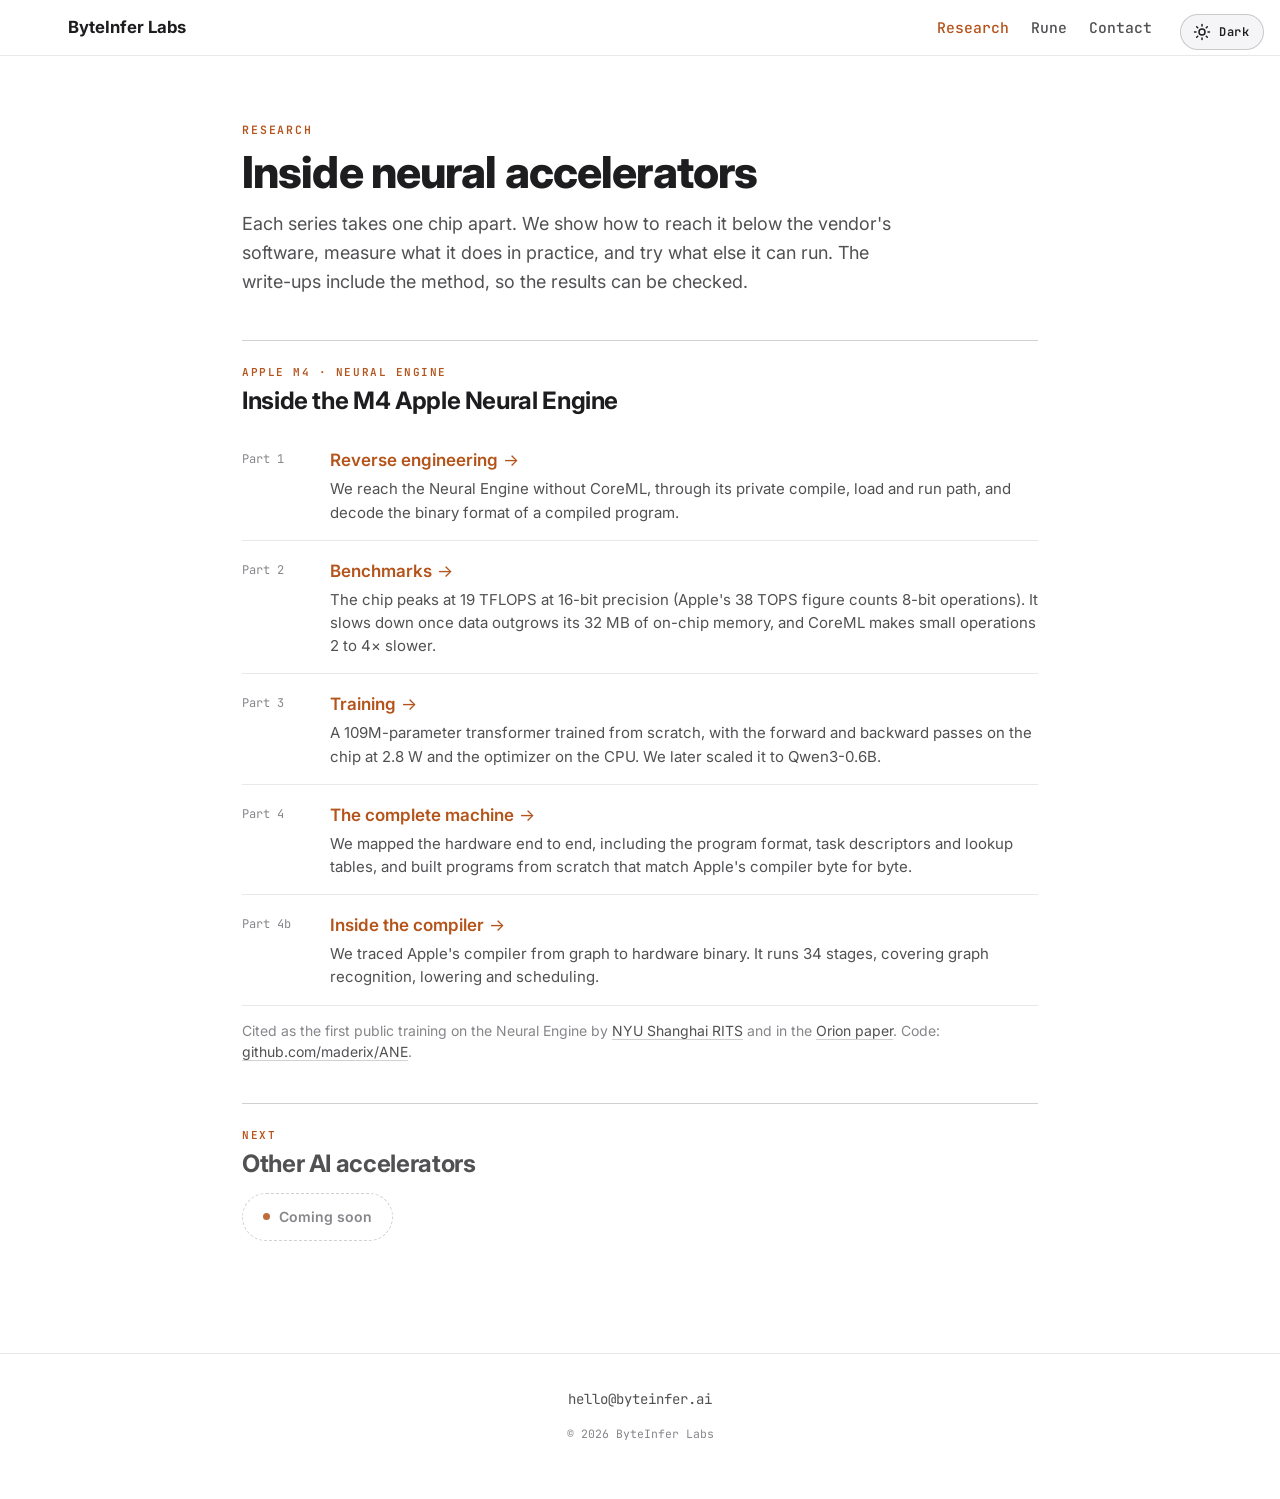
==== research/index.html @ 13c4e0ca "home: research-led layout, plainer tool copy, corrected Blaze card; new /research/ publications page" ====
<!DOCTYPE html>
<html lang="en">
<head>
    <meta charset="UTF-8">
    <meta name="viewport" content="width=device-width, initial-scale=1.0">
    <title>Research | ByteInfer Labs</title>
    <meta name="description" content="ByteInfer Labs research: long-form write-ups on how neural accelerators work inside, one chip per series.">
    <script>try{var t=localStorage.getItem('byteinfer-theme');if(!t&&matchMedia('(prefers-color-scheme: dark)').matches)t='dark';if(t==='dark')document.documentElement.setAttribute('data-theme','dark');}catch(e){}</script>
    <link rel="preconnect" href="https://fonts.googleapis.com">
    <link rel="preconnect" href="https://fonts.gstatic.com" crossorigin>
    <link href="https://fonts.googleapis.com/css2?family=JetBrains+Mono:wght@300;400;500;600&family=Inter:wght@300;400;500;600;700;800&family=Space+Grotesk:wght@400;500;600;700&display=swap" rel="stylesheet">
    <link rel="icon" type="image/svg+xml" href="../rune/brand/rune-favicon.svg">
    <link rel="stylesheet" href="../styles.css">
</head>
<body>
    <button id="theme-toggle" type="button" aria-label="Toggle color theme" title="Toggle light / dark">
        <svg class="ic-sun" viewBox="0 0 24 24" width="18" height="18" fill="none" stroke="currentColor" stroke-width="2" stroke-linecap="round" stroke-linejoin="round"><circle cx="12" cy="12" r="4"></circle><path d="M12 2v2M12 20v2M4.9 4.9l1.4 1.4M17.7 17.7l1.4 1.4M2 12h2M20 12h2M4.9 19.1l1.4-1.4M17.7 6.3l1.4-1.4"></path></svg>
        <svg class="ic-moon" viewBox="0 0 24 24" width="18" height="18" fill="none" stroke="currentColor" stroke-width="2" stroke-linecap="round" stroke-linejoin="round"><path d="M21 12.8A9 9 0 1 1 11.2 3a7 7 0 0 0 9.8 9.8z"></path></svg>
        <span class="tlbl">Dark</span>
    </button>

    <nav class="topnav">
        <a href="../index.html" class="topnav-brand" aria-label="ByteInfer Labs home">
            <img src="../flame-transparent.png" alt="" class="topnav-flame">
            <span class="brand-txt">ByteInfer Labs</span>
        </a>
        <div class="topnav-links">
            <a href="./" class="active">Research</a>
            <a href="../rune/">Rune</a>
            <a href="mailto:hello@byteinfer.ai">Contact</a>
        </div>
    </nav>

    <main class="research-page">
        <div class="product-eyebrow">Research</div>
        <h1 class="rp-title">Inside neural accelerators</h1>
        <p class="rp-lede">Each series takes one chip apart. We show how to reach it below the vendor's software, measure what it does in practice, and try what else it can run. The write-ups include the method, so the results can be checked.</p>

        <section class="series">
            <div class="series-head">
                <div class="series-chip">Apple M4 &middot; Neural Engine</div>
                <h2 class="series-title">Inside the M4 Apple Neural Engine</h2>
            </div>
            <ol class="pub-rows">
                <li class="pub-row"><a href="https://maderix.github.io/articles/inside-the-m4-ane-part-1/"><span class="pub-part">Part 1</span><span class="pub-title">Reverse engineering</span><span class="pub-syn">We reach the Neural Engine without CoreML, through its private compile, load and run path, and decode the binary format of a compiled program.</span></a></li>
                <li class="pub-row"><a href="https://maderix.github.io/articles/inside-the-m4-ane-part-2/"><span class="pub-part">Part 2</span><span class="pub-title">Benchmarks</span><span class="pub-syn">The chip peaks at 19 TFLOPS at 16-bit precision (Apple's 38 TOPS figure counts 8-bit operations). It slows down once data outgrows its 32 MB of on-chip memory, and CoreML makes small operations 2 to 4&times; slower.</span></a></li>
                <li class="pub-row"><a href="https://maderix.github.io/articles/inside-the-m4-ane-part-3/"><span class="pub-part">Part 3</span><span class="pub-title">Training</span><span class="pub-syn">A 109M-parameter transformer trained from scratch, with the forward and backward passes on the chip at 2.8 W and the optimizer on the CPU. We later scaled it to Qwen3-0.6B.</span></a></li>
                <li class="pub-row"><a href="https://maderix.github.io/articles/inside-the-m4-ane-part-4/"><span class="pub-part">Part 4</span><span class="pub-title">The complete machine</span><span class="pub-syn">We mapped the hardware end to end, including the program format, task descriptors and lookup tables, and built programs from scratch that match Apple's compiler byte for byte.</span></a></li>
                <li class="pub-row"><a href="https://maderix.github.io/articles/inside-the-m4-ane-part-4b/"><span class="pub-part">Part 4b</span><span class="pub-title">Inside the compiler</span><span class="pub-syn">We traced Apple's compiler from graph to hardware binary. It runs 34 stages, covering graph recognition, lowering and scheduling.</span></a></li>
            </ol>
            <p class="series-cited">Cited as the first public training on the Neural Engine by <a href="https://rits.shanghai.nyu.edu/ai/reverse-engineering-apples-neural-engine-to-train-transformers-on-m4/">NYU Shanghai RITS</a> and in the <a href="https://arxiv.org/abs/2603.06728">Orion paper</a>. Code: <a href="https://github.com/maderix/ANE">github.com/maderix/ANE</a>.</p>
        </section>

        <section class="series series-next">
            <div class="series-head">
                <div class="series-chip">Next</div>
                <h2 class="series-title">Other AI accelerators</h2>
            </div>
            <p class="series-note"><span class="cta-soon">Coming soon</span></p>
        </section>
    </main>

    <!-- Footer -->
    <footer class="site-footer">
        <div class="footer-inner">
            <div class="footer-links">
                <a href="mailto:hello@byteinfer.ai">hello@byteinfer.ai</a>
            </div>
            <div class="footer-copy">© 2026 ByteInfer Labs</div>
        </div>
    </footer>

    <script src="../script.js"></script>
</body>
</html>
---- styles.css ----
/* ByteInfer Labs — dual-theme design system (ported from the Rune whitepaper) */

/* ═══════════════════ TOKENS ═══════════════════ */
:root{
  /* light (white, matching the Rune page) */
  --bg:#FFFFFF; --card:#F5F5F7; --codebg:#1D1D1F; --paper:#FFFFFF;
  --hair:rgba(0,0,0,.09); --hair-2:rgba(0,0,0,.18);
  --ink:#1D1D1F; --ink-2:#515154; --ink-3:#86868B;
  --accent:#B4531A; --accent-2:#8E3E11; --del:#C0392B; --good:#2E7D46;
  --sel:rgba(180,83,26,.18);
  --nav-bg:rgba(255,255,255,.82);
  --glow:rgba(180,83,26,.10); --flame-glow:rgba(180,83,26,.40);
  --code-txt:#F5F5F7; --code-c:#9A9A9F; --code-k:#F0A36B; --pre-hair:rgba(255,255,255,.08);
  --inline-code:rgba(0,0,0,.06);
  --card-shadow:none;
  /* diagram */
  --nd-fill:#FFFFFF; --nd-dead-fill:#F5F5F7; --nd-init-fill:#F5F5F7;
  --nd-port-stroke:rgba(0,0,0,.35); --nd-init-stroke:rgba(0,0,0,.25);
  --nd-new-fill:rgba(180,83,26,.12);
  --svg-txt:#1D1D1F; --nm:#515154; --t-dead:#A0A0A5; --t-port:#515154;
  --edge:#8A8A8E; --edge-dead:#C9C9CE;
  --net-line:138,138,142; --net-dot:180,83,26;
  --mono:"JetBrains Mono","SF Mono",ui-monospace,Menlo,monospace;
  --sans:"Inter",-apple-system,"SF Pro Text",system-ui,"Segoe UI",Roboto,sans-serif;
  --serif:var(--sans);
}
:root[data-theme="dark"]{
  --bg:#0B0B0D; --card:#141417; --codebg:#0E0E12; --paper:#0B0B0D;
  --hair:rgba(255,255,255,.09); --hair-2:rgba(255,255,255,.17);
  --ink:#ECEAE4; --ink-2:#B4B4BB; --ink-3:#A6A6B0;
  --accent:#F5641E; --accent-2:#FF7F3C; --del:#E5484D; --good:#4CC776;
  --sel:rgba(245,100,30,.3);
  --nav-bg:rgba(11,11,13,.72);
  --glow:rgba(245,100,30,.20); --flame-glow:rgba(245,100,30,.75);
  --code-txt:#ECE3CF; --code-c:#90909A; --code-k:#F5975A; --pre-hair:rgba(255,255,255,.08);
  --inline-code:rgba(255,255,255,.06);
  --card-shadow:0 10px 34px rgba(0,0,0,.4);
  --nd-fill:#1C1C21; --nd-dead-fill:#141417; --nd-init-fill:#16161A;
  --nd-port-stroke:rgba(255,255,255,.32); --nd-init-stroke:rgba(255,255,255,.28);
  --nd-new-fill:rgba(245,100,30,.16);
  --svg-txt:#ECEAE4; --nm:#C2C2CA; --t-dead:#A6A6B0; --t-port:#C8C8D0;
  --edge:rgba(255,255,255,.34); --edge-dead:rgba(255,255,255,.16);
  --net-line:245,100,30; --net-dot:245,100,30;
}

/* ═══════════════════ BASE ═══════════════════ */
*,*::before,*::after{margin:0;padding:0;box-sizing:border-box}
html{scroll-behavior:smooth;background:var(--bg)}
body{font-family:var(--serif);background:transparent;color:var(--ink);
  min-height:100vh;font-size:17px;line-height:1.7;-webkit-font-smoothing:antialiased;
  transition:background .25s,color .25s}
::selection{background:var(--sel);color:var(--ink)}

h1,h2,h3,h4{font-family:var(--sans);color:var(--ink);letter-spacing:-.015em;line-height:1.1}
a{color:var(--accent);text-decoration:none;transition:color .15s}
a:hover{color:var(--accent-2)}
img{max-width:100%}

/* code */
code{font-family:var(--mono)}
.code-block{background:var(--codebg);border:1px solid var(--pre-hair);border-radius:12px;
  padding:18px 20px;overflow-x:auto;line-height:1.62;color:var(--code-txt);
  font-family:var(--mono);font-size:12.5px;margin:0}
.code-block code{color:inherit;background:none}
.code-block .kw{color:var(--code-k);font-weight:600}
.code-block .fn{color:#E8C07A}
.code-block .ty{color:#C7A98B}
.code-block .str{color:#C9A05C}
.code-block .cm{color:var(--code-c)}
.code-block .prompt{color:#E88A3E}
.code-block .dim{color:#8E8E98}
.code-block .accent{color:#F5975A;font-weight:600}
.code-terminal{line-height:1.5}

/* ═══════════════════ BACKGROUND ═══════════════════ */
.noise-overlay{position:fixed;inset:0;pointer-events:none;z-index:1000;opacity:.03;
  background-image:url("data:image/svg+xml,%3Csvg viewBox='0 0 256 256' xmlns='http://www.w3.org/2000/svg'%3E%3Cfilter id='noise'%3E%3CfeTurbulence type='fractalNoise' baseFrequency='0.9' numOctaves='4' stitchTiles='stitch'/%3E%3C/filter%3E%3Crect width='100%25' height='100%25' filter='url(%23noise)'/%3E%3C/svg%3E")}
#graph-canvas,#neural-canvas{position:fixed;top:0;left:0;width:100vw;height:100vh;pointer-events:none}
#graph-canvas{z-index:-2;opacity:.45}
#neural-canvas{z-index:-1;opacity:.28}

/* ═══════════════════ THEME TOGGLE ═══════════════════ */
#theme-toggle{position:fixed;top:14px;right:16px;z-index:200;display:inline-flex;align-items:center;gap:8px;
  font-family:var(--mono);font-size:12px;font-weight:600;letter-spacing:.04em;color:var(--ink);
  background:var(--card);border:1px solid var(--hair-2);border-radius:999px;padding:8px 14px 8px 12px;
  cursor:pointer;box-shadow:var(--card-shadow);transition:color .15s,border-color .15s,background .15s}
#theme-toggle:hover{color:var(--accent);border-color:var(--accent)}
#theme-toggle svg{display:block}
#theme-toggle .ic-moon{display:none}
:root[data-theme="dark"] #theme-toggle .ic-sun{display:none}
:root[data-theme="dark"] #theme-toggle .ic-moon{display:block}
@media(max-width:520px){#theme-toggle .tlbl{display:none}#theme-toggle{padding:9px}}

/* ═══════════════════ TOP NAV ═══════════════════ */
.topnav{position:fixed;top:0;left:0;right:0;height:56px;display:flex;align-items:center;
  justify-content:space-between;padding:0 32px;background:var(--nav-bg);
  backdrop-filter:blur(12px);-webkit-backdrop-filter:blur(12px);
  border-bottom:1px solid var(--hair);z-index:100}
.topnav-brand{display:flex;align-items:center;gap:10px;color:var(--ink);
  font-family:var(--sans);font-weight:700;font-size:.95rem}
.topnav-brand:hover{color:var(--ink)}
.topnav-flame{width:22px;height:auto;filter:drop-shadow(0 0 6px var(--flame-glow))}
.topnav-links{display:flex;gap:22px;align-items:center;margin-right:96px}
.topnav-links a{color:var(--ink-2);font-size:.92rem;font-weight:500;font-family:var(--mono)}
.topnav-links a:hover,.topnav-links a.active{color:var(--accent)}

/* ═══════════════════ HERO (index) ═══════════════════ */
.hero{position:relative;z-index:1;overflow:hidden;padding:14vh 2rem 7vh}
.hero-content{animation:fadeUp 1.1s ease-out;position:relative;z-index:1;max-width:1116px;margin:0 auto;text-align:left;padding-left:34px}
.hero-content::before{content:"";position:absolute;left:0;top:4px;bottom:4px;width:5px;border-radius:3px;background:var(--accent)}
@keyframes fadeUp{from{opacity:0;transform:translateY(18px)}to{opacity:1;transform:translateY(0)}}
.hero-mark{display:flex;align-items:center;gap:18px;margin-bottom:22px}
.flame{width:auto;height:clamp(40px,4.6vw,60px);flex:none;filter:none}
.flame-glow,.logo-container{display:none}
.brand-name{font-family:var(--sans);font-weight:800;font-size:clamp(34px,4.6vw,60px);letter-spacing:-.03em;
  line-height:1;color:var(--ink);margin:0}
.tagline{font-family:var(--sans);font-weight:700;font-size:clamp(28px,3.6vw,46px);
  line-height:1.02;letter-spacing:-.03em;color:var(--accent);text-wrap:balance;max-width:16ch;margin:0}
.cursor{color:var(--ink);font-weight:400;animation:blink 1.1s steps(1) infinite}
@keyframes blink{50%{opacity:0}}
.subtitle{font-size:22px;line-height:1.55;color:var(--ink);max-width:52ch;margin:28px 0 0;font-weight:500}
@media(max-width:640px){.hero-mark{gap:12px}.hero-content{padding-left:22px}.subtitle{font-size:18px}}

/* ═══════════════════ PRODUCT CARDS (index) ═══════════════════ */
.product-section{position:relative;z-index:1;padding:2vh 2rem 4vh;max-width:1180px;margin:0 auto}
.product-grid{display:grid;grid-template-columns:repeat(3,1fr);gap:18px}
@media(max-width:1000px){.product-grid{grid-template-columns:1fr 1fr}}
@media(max-width:700px){.product-grid{grid-template-columns:1fr}}
.product-card{background:var(--card);border:1px solid transparent;border-radius:22px;
  box-shadow:var(--card-shadow);overflow:hidden;transition:border-color .2s,transform .2s}
.product-card:hover{border-color:var(--hair-2);transform:translateY(-3px)}
.product-card-inner{padding:26px 26px 24px;display:flex;flex-direction:column;height:100%}
.product-header{display:flex;align-items:flex-start;gap:14px;margin-bottom:8px}
.product-flame{width:34px;height:auto;flex:none;filter:drop-shadow(0 0 8px var(--flame-glow))}
.product-eyebrow{font-family:var(--mono);font-size:11.5px;font-weight:600;letter-spacing:.16em;
  text-transform:uppercase;color:var(--accent);margin-bottom:5px}
.product-name{font-family:var(--sans);font-weight:700;font-size:26px;color:var(--ink);display:flex;align-items:center;gap:10px}
.product-badge{font-family:var(--mono);font-size:10px;font-weight:600;letter-spacing:.08em;
  text-transform:uppercase;color:var(--accent);border:1px solid var(--accent);border-radius:5px;padding:2px 7px}
.product-desc{font-size:16px;line-height:1.6;color:var(--ink-2);margin:12px 0 18px}
.product-desc strong{display:block;color:var(--ink);font-weight:600;font-size:17px;line-height:1.4;margin-bottom:6px}
.product-numbers{display:grid;grid-template-columns:1fr 1fr;gap:14px 18px;margin:6px 0 22px;
  padding-top:20px;border-top:1px solid var(--hair)}
.number-item{display:flex;flex-direction:column;gap:1px}
.number-value{font-family:var(--sans);font-weight:700;font-size:24px;color:var(--accent);
  font-variant-numeric:tabular-nums;line-height:1.1}
.number-unit{font-family:var(--mono);font-size:11px;color:var(--ink-3);font-weight:500}
.number-label{font-size:11.5px;color:var(--ink-3);line-height:1.35;margin-top:3px}
.cta-btn{display:inline-flex;align-items:center;gap:9px;align-self:flex-start;margin-top:auto;
  font-family:var(--sans);font-weight:600;font-size:14px;cursor:pointer;
  color:#FFFFFF;background:var(--accent);border:1px solid var(--accent);border-radius:999px;
  padding:11px 20px;transition:background .15s,transform .15s}
.cta-btn:hover{background:var(--accent-2);color:#FFFFFF;transform:translateY(-1px)}
.cta-btn .arrow{transition:transform .15s}
.cta-btn:hover .arrow{transform:translateX(3px)}
.cta-ghost{color:var(--accent);background:transparent}
.cta-ghost:hover{color:var(--accent-2);background:var(--inline-code)}
.cta-soon{display:inline-flex;align-items:center;gap:9px;align-self:flex-start;margin-top:auto;font-family:var(--sans);font-weight:600;font-size:14px;
  color:var(--ink-3);background:transparent;border:1px dashed var(--hair-2);border-radius:999px;padding:11px 20px}
.cta-soon::before{content:"";width:7px;height:7px;border-radius:50%;background:var(--accent);opacity:.85}
.teaser-cta-row{display:flex;align-items:center;gap:14px;flex-wrap:wrap}

/* ═══════════════════ PHILOSOPHY ═══════════════════ */
.philosophy{text-align:center;padding:6vh 2rem;position:relative;z-index:1}
.philosophy p{font-family:var(--sans);font-weight:600;font-size:clamp(20px,3vw,28px);
  color:var(--ink);letter-spacing:-.01em}

/* ═══════════════════ PRODUCT PAGE HERO ═══════════════════ */
.blaze-page{padding-top:56px}
.blaze-hero{text-align:center;padding:12vh 2rem 5vh;position:relative;overflow:hidden}
.blaze-hero::before{content:"";position:absolute;top:-120px;left:50%;transform:translateX(-50%);
  width:640px;height:420px;pointer-events:none;background:radial-gradient(closest-side,var(--glow),transparent 72%)}
.blaze-hero-content{position:relative;z-index:1;animation:fadeUp 1s ease-out}
.blaze-hero-title{display:flex;align-items:center;justify-content:center;gap:16px;margin-bottom:20px}
.blaze-hero-flame{width:52px;height:auto;filter:drop-shadow(0 0 20px var(--flame-glow))}
.blaze-hero-title h1{font-family:var(--sans);font-weight:700;font-size:clamp(40px,7vw,68px);
  display:flex;align-items:center;gap:14px}
.blaze-badge{font-family:var(--mono);font-size:14px;font-weight:600;letter-spacing:.06em;
  text-transform:uppercase;color:var(--accent);border:1px solid var(--accent);border-radius:7px;
  padding:4px 10px;vertical-align:middle}
.blaze-hero-sub{font-family:var(--sans);font-weight:500;font-size:clamp(18px,2.6vw,23px);
  color:var(--ink);max-width:40ch;margin:0 auto 14px}
.blaze-hero-desc{font-size:16px;line-height:1.6;color:var(--ink-2);max-width:56ch;margin:0 auto}

/* ═══════════════════ NUMBERS STRIP ═══════════════════ */
.numbers-strip{padding:3vh 2rem}
.numbers-strip-inner{max-width:1080px;margin:0 auto;display:flex;flex-wrap:wrap;justify-content:center;
  align-items:center;gap:8px 0;background:var(--card);border:1px solid var(--hair);border-radius:16px;
  padding:22px 18px;box-shadow:var(--card-shadow)}
.strip-number{display:flex;flex-direction:column;align-items:center;gap:1px;padding:6px 22px;text-align:center;flex:1 0 auto}
.strip-value{font-family:var(--sans);font-weight:700;font-size:27px;color:var(--accent);
  font-variant-numeric:tabular-nums;line-height:1.05}
.strip-unit{font-family:var(--mono);font-size:11px;color:var(--ink-3);font-weight:500}
.strip-label{font-size:11px;color:var(--ink-3);margin-top:3px;max-width:15ch;line-height:1.3}
.strip-sep{width:1px;align-self:stretch;background:var(--hair-2);margin:6px 0}
@media(max-width:720px){.strip-sep{display:none}.strip-number{flex:1 0 40%}}
/* qualitative highlights variant (directional guidance, no absolute figures) */
.numbers-strip-inner.qual{display:grid;grid-template-columns:repeat(6,1fr);align-items:start;gap:16px 0}
.numbers-strip-inner.qual .strip-sep{display:none}
.numbers-strip-inner.qual .strip-number{padding:6px 14px}
.numbers-strip-inner.qual .strip-value{font-size:17px;font-weight:600;letter-spacing:-.01em;
  line-height:1.2;max-width:14ch}
.numbers-strip-inner.qual .strip-label{margin-top:5px;max-width:18ch}
@media(max-width:860px){.numbers-strip-inner.qual{grid-template-columns:repeat(3,1fr)}}
@media(max-width:520px){.numbers-strip-inner.qual{grid-template-columns:repeat(2,1fr)}}

/* qualitative capability points (index product cards) */
.product-points{list-style:none;display:flex;flex-direction:column;gap:10px;
  margin:6px 0 22px;padding-top:20px;border-top:1px solid var(--hair);flex:1}
.product-points li{position:relative;padding-left:22px;font-size:15px;color:var(--ink-2);line-height:1.55}
.product-points li::before{content:"\2192";position:absolute;left:0;color:var(--accent);font-weight:600}

/* qualitative capability grid (blaze performance) */
.cap-grid{display:grid;grid-template-columns:1fr 1fr;gap:20px;margin-top:38px}
@media(max-width:820px){.cap-grid{grid-template-columns:1fr}}
.cap-card{background:var(--card);border:1px solid var(--hair);border-radius:14px;padding:22px 24px;box-shadow:var(--card-shadow)}
.cap-card h3{font-family:var(--sans);font-weight:600;font-size:17px;color:var(--ink);
  display:flex;align-items:baseline;gap:10px;margin-bottom:14px;padding-bottom:12px;border-bottom:1px solid var(--hair)}
.cap-rows{display:flex;flex-direction:column;gap:2px}
.cap-row{display:flex;justify-content:space-between;gap:16px;padding:8px 0;border-bottom:1px solid var(--hair)}
.cap-row:last-child{border-bottom:none}
.cap-kernel{font-size:13.5px;color:var(--ink-2)}
.cap-val{font-family:var(--mono);font-size:12.5px;font-weight:500;color:var(--accent);white-space:nowrap}

/* ═══════════════════ CTA STRIP ═══════════════════ */
.cta-strip{text-align:center;padding:6vh 2rem 4vh;position:relative;z-index:1}
.cta-strip-text{font-family:var(--sans);font-weight:500;font-size:19px;color:var(--ink);
  max-width:46ch;margin:0 auto 22px;line-height:1.5}

/* ═══════════════════ SECTIONS ═══════════════════ */
.section-title{font-family:var(--sans);font-weight:700;font-size:clamp(24px,3.4vw,34px);
  text-align:center;color:var(--ink)}
.section-sub{text-align:center;font-size:16px;color:var(--ink-2);max-width:60ch;margin:12px auto 0;line-height:1.55}
.how-section,.perf-section,.backends-section,.example-section,.charts-section,.vocab-section,.figure-section,.gate-section,.cases-section{
  max-width:1080px;margin:0 auto;padding:6vh 2rem 2vh;position:relative;z-index:1}

/* how columns */
.how-columns{display:flex;align-items:stretch;justify-content:center;gap:16px;margin-top:38px;flex-wrap:wrap}
.how-col{flex:1 1 280px;max-width:340px;background:var(--card);border:1px solid var(--hair);
  border-radius:14px;padding:22px;box-shadow:var(--card-shadow)}
.how-step{font-family:var(--mono);font-weight:600;font-size:13px;color:#FBF5E6;background:var(--accent);
  width:26px;height:26px;border-radius:50%;display:flex;align-items:center;justify-content:center;margin-bottom:12px}
.how-col h3{font-family:var(--sans);font-weight:600;font-size:17px;color:var(--ink);margin-bottom:4px}
.how-file{font-family:var(--mono);font-size:11.5px;color:var(--ink-3);margin-bottom:12px}
.how-note{font-size:12.5px;color:var(--ink-3);margin-top:12px;line-height:1.45}
.how-arrow{display:flex;align-items:center;color:var(--accent);font-size:24px;font-weight:300}
@media(max-width:820px){.how-arrow{transform:rotate(90deg)}}

/* perf grid */
.perf-grid{display:grid;grid-template-columns:1fr 1fr;gap:20px;margin-top:38px}
@media(max-width:820px){.perf-grid{grid-template-columns:1fr}}
.perf-card{background:var(--card);border:1px solid var(--hair);border-radius:14px;padding:22px 24px;box-shadow:var(--card-shadow)}
.perf-card h3{font-family:var(--sans);font-weight:600;font-size:17px;color:var(--ink);
  display:flex;align-items:baseline;gap:10px;margin-bottom:14px;padding-bottom:12px;border-bottom:1px solid var(--hair)}
.perf-hw{font-family:var(--mono);font-size:11px;font-weight:500;color:var(--ink-3)}
.perf-rows{display:flex;flex-direction:column;gap:2px}
.perf-row{display:flex;justify-content:space-between;gap:16px;padding:7px 0;border-bottom:1px solid var(--hair)}
.perf-row:last-child{border-bottom:none}
.perf-kernel{font-size:13.5px;color:var(--ink-2)}
.perf-val{font-family:var(--mono);font-size:13px;font-weight:500;color:var(--accent);
  font-variant-numeric:tabular-nums;white-space:nowrap}
.perf-callout{margin-top:16px;padding-top:14px;border-top:1px solid var(--hair-2)}
.perf-callout-label{font-family:var(--mono);font-size:11px;letter-spacing:.05em;text-transform:uppercase;
  color:var(--ink-3);margin-bottom:8px}
.perf-callout-row{display:flex;justify-content:space-between;font-family:var(--mono);font-size:13px;padding:3px 0}
.perf-callout-row .dim{color:var(--ink-3)}
.perf-callout-row .accent{color:var(--accent);font-weight:600}
.perf-note{text-align:center;font-size:12px;color:var(--ink-3);max-width:70ch;margin:22px auto 0;line-height:1.5}

/* charts */
.charts-grid{display:grid;grid-template-columns:1fr 1fr;gap:20px}
@media(max-width:820px){.charts-grid{grid-template-columns:1fr}}
.chart-card{background:var(--card);border:1px solid var(--hair);border-radius:14px;padding:16px;box-shadow:var(--card-shadow)}
.chart-img{width:100%;height:auto;display:block;border-radius:8px}

/* backends */
.backends-grid{display:grid;grid-template-columns:repeat(auto-fit,minmax(170px,1fr));gap:16px;margin-top:38px}
.backend-card{background:var(--card);border:1px solid var(--hair);border-radius:12px;padding:20px;text-align:center;
  box-shadow:var(--card-shadow);transition:border-color .2s,transform .2s}
.backend-card:hover{border-color:var(--accent);transform:translateY(-2px)}
.backend-icon{font-family:var(--mono);font-weight:700;font-size:13px;letter-spacing:.05em;color:var(--accent);
  border:1px solid var(--accent);border-radius:8px;width:52px;height:36px;display:flex;align-items:center;
  justify-content:center;margin:0 auto 12px}
.backend-card h3{font-family:var(--sans);font-weight:600;font-size:15px;color:var(--ink);margin-bottom:5px}
.backend-card p{font-family:var(--mono);font-size:11px;color:var(--ink-3);line-height:1.5}
.backend-experimental{opacity:.72}

/* example grid */
.example-grid{display:grid;grid-template-columns:1fr 1fr;gap:20px;margin-top:38px}
@media(max-width:820px){.example-grid{grid-template-columns:1fr}}
.example-block{background:var(--card);border:1px solid var(--hair);border-radius:14px;overflow:hidden;box-shadow:var(--card-shadow)}
.example-label{font-family:var(--mono);font-size:11.5px;font-weight:500;color:var(--ink-3);
  padding:13px 18px;border-bottom:1px solid var(--hair);background:var(--inline-code)}
.example-block .code-block{border:0;border-radius:0;margin:0}

/* ═══════════════════ COMMAND VOCAB (cheatsheet, rune) ═══════════════════ */
.cmdgrid{display:grid;grid-template-columns:repeat(auto-fill,minmax(230px,1fr));gap:12px;margin-top:38px}
.cmdcard{border:1px solid var(--hair-2);border-radius:12px;padding:14px 16px;background:var(--card);
  display:flex;flex-direction:column;gap:3px;box-shadow:var(--card-shadow)}
.cmdcard .cmdsym{font-family:var(--mono);font-size:16px;font-weight:700;color:var(--accent);line-height:1.2}
.cmdcard .cmdname{font-size:11px;font-weight:700;letter-spacing:.09em;text-transform:uppercase;color:var(--ink-3)}
.cmdcard .cmddesc{font-size:13.5px;color:var(--ink-2);line-height:1.45;margin-top:2px}
.cmdcard .cmdex{font-family:var(--mono);font-size:12px;color:var(--ink);background:var(--inline-code);
  border-radius:4px;padding:3px 7px;margin-top:6px;align-self:flex-start;max-width:100%;overflow-x:auto;white-space:nowrap}

/* ═══════════════════ GRAPH FIGURE (rune) ═══════════════════ */
.figframe{display:grid;grid-template-columns:minmax(0,1.05fr) minmax(0,1fr);gap:34px;align-items:center;margin-top:36px}
@media(max-width:860px){.figframe{grid-template-columns:1fr}}
.plate{background:var(--card);border:1px solid var(--hair);border-radius:16px;padding:22px;box-shadow:var(--card-shadow)}
.gpanel{margin:0 0 18px}
.gpanel:last-child{margin-bottom:0}
.glbl{font-family:var(--mono);font-size:10.5px;font-weight:500;letter-spacing:.06em;color:var(--ink-3);
  text-transform:uppercase;margin:2px 0 10px 2px}
.gscroll{overflow-x:auto;padding-bottom:4px}
.gscroll svg{display:block;margin:0 auto;max-width:100%;height:auto}
.figtext > :first-child{margin-top:0}
.figtext p{font-size:15px;color:var(--ink-2);line-height:1.6;margin:0 0 14px}
.legend{display:flex;gap:18px;flex-wrap:wrap;font-family:var(--mono);font-size:11px;color:var(--ink-3);margin:2px 0 14px 2px}
.legend span{display:inline-flex;align-items:center;gap:7px}
.sw{display:inline-block;width:15px;height:10px;border-radius:3px}
/* svg node/edge classes (mirror the whitepaper) */
svg text{font-family:var(--mono);font-size:10.5px;fill:var(--svg-txt)}
svg .op{font-size:11px;font-weight:600}
svg .nm{font-size:8.5px;fill:var(--nm)}
svg .node{fill:var(--nd-fill);stroke:var(--hair-2);stroke-width:1}
svg .node-dead{fill:var(--nd-dead-fill);stroke:var(--edge-dead);stroke-width:1;stroke-dasharray:3 3}
svg .t-dead{fill:var(--t-dead)}
svg .node-new{fill:var(--nd-new-fill);stroke:var(--accent);stroke-width:1.4}
svg .t-new{fill:var(--accent-2)}
svg .node-port{fill:none;stroke:var(--nd-port-stroke);stroke-width:1;stroke-dasharray:2 3}
svg .t-port{fill:var(--t-port)}
svg .e{stroke:var(--edge);stroke-width:1.2;fill:none}
svg .e-dead{stroke:var(--edge-dead);stroke-width:1;stroke-dasharray:3 3;fill:none}
svg .e-new{stroke:var(--accent);stroke-width:1.7;fill:none}
svg .e-del{stroke:var(--del);stroke-width:1.4;stroke-dasharray:5 3;fill:none}

/* ═══════════════════ GRAPH GALLERY (rune) ═══════════════════ */
#graph-gallery{border:1px solid var(--hair-2);border-radius:16px;overflow:hidden;
  background:var(--card);margin-top:38px;box-shadow:var(--card-shadow)}
.gg-btns{display:flex;flex-wrap:wrap;gap:8px;padding:18px 20px 4px}
.rulebtn{font-family:var(--sans);font-size:13px;font-weight:600;padding:7px 14px;border-radius:999px;
  border:1px solid var(--hair-2);background:transparent;color:var(--ink-2);cursor:pointer;transition:.15s}
.rulebtn:hover{border-color:var(--accent);color:var(--accent)}
.rulebtn.active{background:var(--accent);border-color:var(--accent);color:#FBF5E6}
.rulebtn:focus-visible{outline:2px solid var(--accent);outline-offset:2px}
.gg-stage{display:grid;grid-template-columns:1fr auto 1fr;align-items:center;gap:14px;
  padding:22px 24px 8px}
@media(max-width:720px){.gg-stage{grid-template-columns:1fr;gap:8px}}
.gg-half{min-width:0}
.gg-glabel{font-family:var(--mono);font-size:10px;font-weight:600;letter-spacing:.09em;
  text-transform:uppercase;color:var(--ink-3);margin:0 0 8px 2px}
.gg-g{overflow-x:auto}
.gg-g svg{display:block;max-width:100%;height:auto}
.gg-arrow{color:var(--accent);font-size:22px;line-height:1;text-align:center}
@media(max-width:720px){.gg-arrow{transform:rotate(90deg);margin:2px 0}}
.gg-note{font-size:14px;color:var(--ink-2);line-height:1.55;padding:8px 24px 18px;max-width:80ch}
.gg-legend{display:flex;gap:18px;flex-wrap:wrap;font-family:var(--mono);font-size:11px;
  color:var(--ink-3);padding:0 24px 18px}
.gg-legend span{display:inline-flex;align-items:center;gap:7px}
.gg-sw{display:inline-block;width:14px;height:10px;border-radius:3px}

/* ═══════════════════ CASE CARDS (rune) ═══════════════════ */
.cases-grid{display:grid;grid-template-columns:repeat(auto-fit,minmax(240px,1fr));gap:18px;margin-top:38px}
.case-card{background:var(--card);border:1px solid var(--hair);border-radius:14px;padding:20px 22px;box-shadow:var(--card-shadow)}
.case-card .case-tag{font-family:var(--mono);font-size:10.5px;font-weight:600;letter-spacing:.09em;
  text-transform:uppercase;color:var(--accent);margin-bottom:8px}
.case-card h3{font-family:var(--sans);font-weight:600;font-size:16px;color:var(--ink);margin-bottom:8px}
.case-card p{font-size:13.5px;color:var(--ink-2);line-height:1.55;margin-bottom:12px}
.case-metric{display:flex;align-items:baseline;gap:8px;font-family:var(--sans);border-top:1px solid var(--hair);padding-top:12px}
.case-metric .cm-val{font-weight:700;font-size:20px;color:var(--accent);font-variant-numeric:tabular-nums}
.case-metric .cm-lab{font-size:12px;color:var(--ink-3)}

/* gate pitch */
.gate-band{background:var(--card);border:1px solid var(--hair);border-radius:16px;padding:30px 32px;
  margin-top:38px;box-shadow:var(--card-shadow);display:grid;grid-template-columns:minmax(0,1fr) minmax(0,320px);
  gap:28px;align-items:center}
@media(max-width:820px){.gate-band{grid-template-columns:1fr}}
.gate-band h3{font-family:var(--sans);font-weight:700;font-size:21px;color:var(--ink);margin-bottom:10px}
.gate-band p{font-size:15px;color:var(--ink-2);line-height:1.6}
.inv-list{display:flex;flex-direction:column;gap:8px}
.inv-row{display:flex;gap:11px;align-items:baseline;font-size:13px;color:var(--ink-2)}
.inv-row b{font-family:var(--mono);font-size:11px;font-weight:700;color:#FBF5E6;background:var(--del);
  border-radius:5px;padding:2px 7px;flex:none}

/* ═══════════════════ WHITEPAPER TEASER (rune) ═══════════════════ */
.wp-teaser-section{max-width:1080px;margin:0 auto;padding:7vh 2rem 2vh;position:relative;z-index:1}
.wp-teaser{background:var(--card);border:1px solid var(--hair-2);border-radius:18px;box-shadow:var(--card-shadow);
  display:grid;grid-template-columns:minmax(0,1fr) minmax(0,430px);overflow:hidden}
@media(max-width:860px){.wp-teaser{grid-template-columns:1fr}}
.wp-teaser-body{padding:34px 36px}
.wp-teaser-eyebrow{font-family:var(--mono);font-size:11px;font-weight:600;letter-spacing:.16em;
  text-transform:uppercase;color:var(--accent);margin-bottom:12px}
.wp-teaser-body h2{font-family:var(--sans);font-weight:700;font-size:clamp(23px,3vw,30px);color:var(--ink);
  text-align:left;line-height:1.1;margin-bottom:12px}
.wp-teaser-body > p{font-size:15.5px;color:var(--ink-2);line-height:1.6;margin-bottom:18px;max-width:52ch}
.wp-teaser-list{list-style:none;display:flex;flex-direction:column;gap:9px;margin-bottom:26px}
.wp-teaser-list li{position:relative;padding-left:22px;font-size:14px;color:var(--ink-2);line-height:1.5}
.wp-teaser-list li::before{content:"\2192";position:absolute;left:0;color:var(--accent);font-weight:600}
.wp-teaser-visual{position:relative;background:var(--bg);border-left:1px solid var(--hair);padding:26px 26px 0;overflow:hidden;min-height:280px}
@media(max-width:860px){.wp-teaser-visual{border-left:none;border-top:1px solid var(--hair);min-height:230px}}
.wp-page-brand{display:flex;align-items:center;gap:8px;font-family:var(--sans);font-weight:700;font-size:11.5px;
  letter-spacing:.02em;color:var(--ink-2);margin-bottom:16px}
.wp-page-brand img{width:14px;height:auto;filter:drop-shadow(0 0 5px var(--flame-glow))}
.wp-page-h{font-family:var(--sans);font-weight:700;font-size:17px;color:var(--ink);line-height:1.25;margin-bottom:10px}
.wp-page-p{font-size:12.5px;color:var(--ink-3);line-height:1.62;margin-bottom:16px}
.wp-page-fade{position:absolute;left:0;right:0;bottom:0;height:96px;pointer-events:none;
  background:linear-gradient(to bottom,transparent,var(--bg))}

/* ═══════════════════ MODAL ═══════════════════ */
.modal-overlay{position:fixed;inset:0;z-index:500;display:flex;align-items:center;justify-content:center;
  padding:2rem;background:rgba(0,0,0,.55);backdrop-filter:blur(4px)}
.modal-box{background:var(--card);border:1px solid var(--hair-2);border-radius:16px;padding:32px 30px;
  max-width:440px;width:100%;position:relative;box-shadow:0 24px 60px rgba(0,0,0,.35)}
.modal-close{position:absolute;top:14px;right:16px;background:none;border:none;color:var(--ink-3);
  font-size:26px;line-height:1;cursor:pointer}
.modal-close:hover{color:var(--accent)}
.modal-title{font-family:var(--sans);font-weight:700;font-size:22px;color:var(--ink);margin-bottom:6px}
.modal-sub{font-size:14px;color:var(--ink-2);margin-bottom:20px}
.access-form{display:flex;flex-direction:column;gap:12px}
.access-input{font-family:var(--serif);font-size:14px;color:var(--ink);background:var(--bg);
  border:1px solid var(--hair-2);border-radius:9px;padding:11px 13px;width:100%}
.access-input::placeholder{color:var(--ink-3)}
.access-input:focus{outline:none;border-color:var(--accent)}
.access-textarea{resize:vertical;min-height:70px;font-family:var(--serif)}
.access-btn{justify-content:center;margin-top:4px}
.access-success{display:flex;align-items:center;gap:10px;font-size:15px;color:var(--ink);padding:14px 0}
.access-check{color:var(--good);font-size:20px}

/* ═══════════════════ FOOTER ═══════════════════ */
.site-footer{border-top:1px solid var(--hair);margin-top:8vh;padding:34px 32px 56px;position:relative;z-index:1}
.footer-inner{max-width:1080px;margin:0 auto;display:flex;flex-direction:column;align-items:center;gap:12px;text-align:center}
.footer-status{font-family:var(--mono);font-size:12.5px;color:var(--ink-2)}
.footer-access-link{color:var(--accent);cursor:pointer}
.footer-links{display:flex;gap:12px;align-items:center;font-family:var(--mono);font-size:14px}
.footer-links a{color:var(--ink-2)}
.footer-links a:hover{color:var(--accent)}
.footer-dot{color:var(--ink-3)}
.footer-copy{font-family:var(--mono);font-size:11.5px;color:var(--ink-3)}

/* ═══════════════════ SCROLL FADE ═══════════════════ */
.fade-in{opacity:0;transform:translateY(22px);transition:opacity .7s ease,transform .7s ease}
.fade-in.visible{opacity:1;transform:translateY(0)}
@media(prefers-reduced-motion:reduce){
  .fade-in{opacity:1;transform:none;transition:none}
  .hero-content,.blaze-hero-content{animation:none}
  .cursor{animation:none}
}

/* ═══════════════════ RESEARCH CARD ═══════════════════ */
.pub-list{list-style:none;margin:0 0 22px;padding:10px 0 0;border-top:1px solid var(--hair);display:flex;flex-direction:column;gap:8px}
.pub-list li{font-size:13.5px;line-height:1.4}
.pub-list a{color:var(--ink);text-decoration:none;border-bottom:1px solid var(--hair-2)}
.pub-list a:hover{color:var(--accent);border-color:var(--accent)}
.pub-list .pub-part{font-family:var(--mono);font-size:11px;color:var(--ink-3);margin-right:6px}
.pub-intro{font-family:var(--mono);font-size:10.5px;font-weight:600;letter-spacing:.14em;text-transform:uppercase;color:var(--ink-3);margin-top:2px}
.topnav-brand{font-size:1.05rem}
.topnav-flame{width:26px}
.pub-series{font-size:13.5px;font-weight:600;color:var(--ink);margin:12px 0 2px}
.card-art{width:100%;height:auto;display:block;margin:-6px 0 14px;border-radius:14px;background:var(--bg);border:1px solid var(--hair)}
:root[data-theme="dark"] .card-art{background:var(--nd-dead-fill)}

/* home: brand once in the hero, research leads, tools follow */
.home-links{margin-left:auto}
.hero-mark .flame{width:40px;height:auto}
.brand-name{font-size:clamp(26px,2.6vw,34px)!important;letter-spacing:-.02em}
.hero-mark{margin-bottom:18px}
.research-card{margin-bottom:18px}
.research-inner{display:grid;grid-template-columns:minmax(0,1.3fr) minmax(0,1fr);gap:34px;align-items:start}
.research-main .card-art{max-width:380px}
.research-facts{margin:6px 0 0;display:flex;flex-direction:column;gap:14px}
.research-facts div{border-top:1px solid var(--hair);padding-top:10px}
.research-facts dt{font-family:var(--mono);font-size:11px;font-weight:600;letter-spacing:.14em;text-transform:uppercase;color:var(--accent);margin-bottom:4px}
.research-facts dd{margin:0;font-size:15px;line-height:1.5;color:var(--ink)}
.research-facts .cta-btn{align-self:flex-start;margin-top:4px}
.ship-grid{grid-template-columns:repeat(2,1fr)}
@media(max-width:860px){.research-inner{grid-template-columns:1fr;gap:18px}}
@media(max-width:700px){.ship-grid{grid-template-columns:1fr}}

/* research publications page */
.research-page{max-width:860px;margin:0 auto;padding:120px 2rem 40px;position:relative;z-index:1}
.rp-title{font-family:var(--sans);font-weight:800;font-size:clamp(30px,4vw,44px);letter-spacing:-.02em;line-height:1.1;margin:8px 0 14px;color:var(--ink);text-wrap:balance}
.rp-lede{font-size:18px;line-height:1.6;color:var(--ink-2);max-width:60ch;margin:0 0 44px}
.series{border-top:1px solid var(--hair-2);padding-top:22px}
.series-chip{font-family:var(--mono);font-size:11px;font-weight:600;letter-spacing:.14em;text-transform:uppercase;color:var(--accent)}
.series-title{font-family:var(--sans);font-size:24px;font-weight:700;margin:6px 0 16px;color:var(--ink)}
.pub-rows{list-style:none;margin:0;padding:0}
.pub-row a{display:grid;grid-template-columns:4.5rem minmax(0,1fr);gap:2px 16px;padding:16px 0;border-bottom:1px solid var(--hair);color:inherit;text-decoration:none}
.pub-row a:hover .pub-title{color:var(--accent)}
.pub-row .pub-part{grid-row:span 2;font-family:var(--mono);font-size:12px;color:var(--ink-3);padding-top:3px}
.pub-row .pub-title{font-weight:600;font-size:17px;color:var(--ink)}
.pub-row .pub-syn{font-size:15px;line-height:1.55;color:var(--ink-2)}
@media(max-width:600px){.research-page{padding-top:96px}.pub-row a{grid-template-columns:1fr}.pub-row .pub-part{grid-row:auto;padding:0}}
.series-next{margin-top:40px}
.series-next .series-title{color:var(--ink-2)}
.series-note{margin:0}
.series-cited{font-size:14px;line-height:1.55;color:var(--ink-3);margin:14px 0 0}
.series-cited a{color:var(--ink-2);border-bottom:1px solid var(--hair-2)}
.series-cited a:hover{color:var(--accent);border-color:var(--accent)}
.research-facts a.cite{color:var(--ink);border-bottom:1px solid var(--hair-2)}
.research-facts a.cite:hover{color:var(--accent);border-color:var(--accent)}
.pub-row .pub-title{color:var(--accent)}
.pub-row .pub-title::after{content:" \2192";font-weight:400}
.pub-row a:hover .pub-title{text-decoration:underline;text-underline-offset:3px}
.topnav-brand{white-space:nowrap}
@media(max-width:520px){.topnav-brand{font-size:.95rem;gap:8px}.topnav-links{gap:14px}.topnav-links a{font-size:.82rem}}
@media(max-width:440px){.topnav-brand .brand-txt{display:none}}
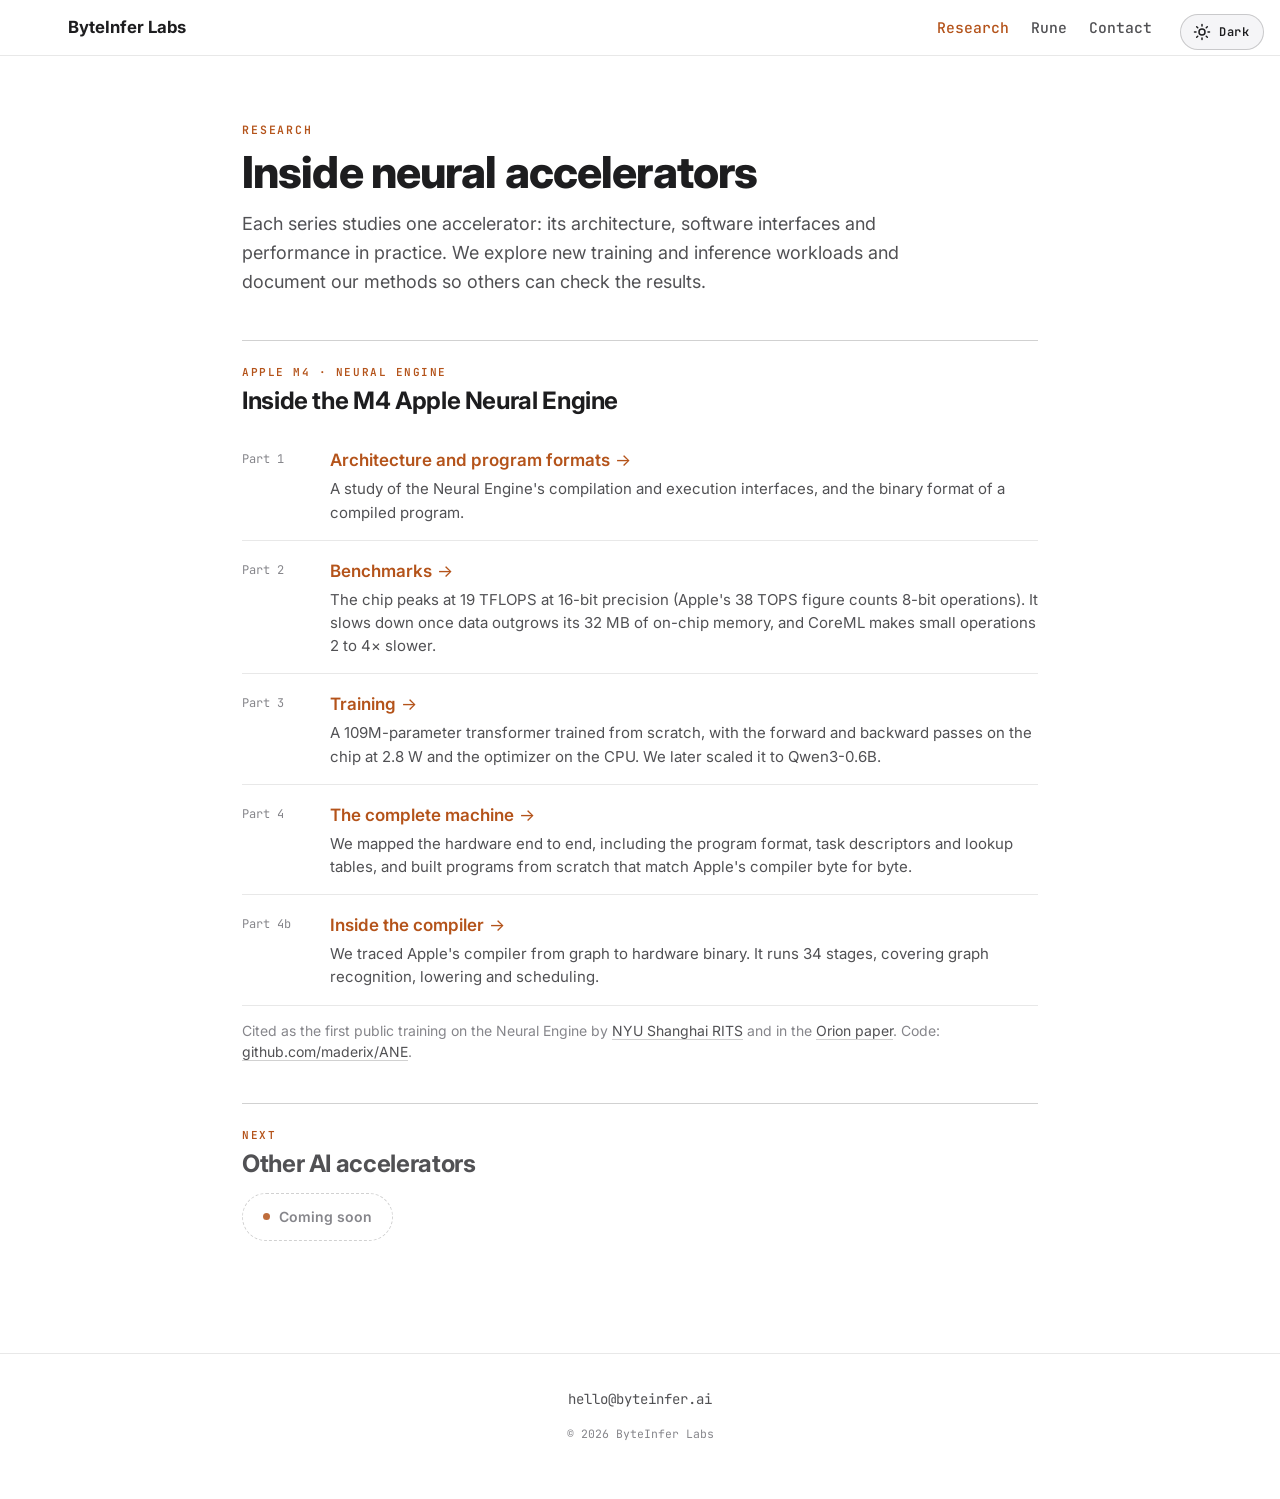
==== commit 81d42c6f: "Soften research copy while preserving first-public achievements" ====
--- a/research/index.html
+++ b/research/index.html
@@ -34,7 +34,7 @@
     <main class="research-page">
         <div class="product-eyebrow">Research</div>
         <h1 class="rp-title">Inside neural accelerators</h1>
-        <p class="rp-lede">Each series takes one chip apart. We show how to reach it below the vendor's software, measure what it does in practice, and try what else it can run. The write-ups include the method, so the results can be checked.</p>
+        <p class="rp-lede">Each series studies one accelerator: its architecture, software interfaces and performance in practice. We explore new training and inference workloads and document our methods so others can check the results.</p>
 
         <section class="series">
             <div class="series-head">
@@ -42,7 +42,7 @@
                 <h2 class="series-title">Inside the M4 Apple Neural Engine</h2>
             </div>
             <ol class="pub-rows">
-                <li class="pub-row"><a href="https://maderix.github.io/articles/inside-the-m4-ane-part-1/"><span class="pub-part">Part 1</span><span class="pub-title">Reverse engineering</span><span class="pub-syn">We reach the Neural Engine without CoreML, through its private compile, load and run path, and decode the binary format of a compiled program.</span></a></li>
+                <li class="pub-row"><a href="https://maderix.github.io/articles/inside-the-m4-ane-part-1/"><span class="pub-part">Part 1</span><span class="pub-title">Architecture and program formats</span><span class="pub-syn">A study of the Neural Engine's compilation and execution interfaces, and the binary format of a compiled program.</span></a></li>
                 <li class="pub-row"><a href="https://maderix.github.io/articles/inside-the-m4-ane-part-2/"><span class="pub-part">Part 2</span><span class="pub-title">Benchmarks</span><span class="pub-syn">The chip peaks at 19 TFLOPS at 16-bit precision (Apple's 38 TOPS figure counts 8-bit operations). It slows down once data outgrows its 32 MB of on-chip memory, and CoreML makes small operations 2 to 4&times; slower.</span></a></li>
                 <li class="pub-row"><a href="https://maderix.github.io/articles/inside-the-m4-ane-part-3/"><span class="pub-part">Part 3</span><span class="pub-title">Training</span><span class="pub-syn">A 109M-parameter transformer trained from scratch, with the forward and backward passes on the chip at 2.8 W and the optimizer on the CPU. We later scaled it to Qwen3-0.6B.</span></a></li>
                 <li class="pub-row"><a href="https://maderix.github.io/articles/inside-the-m4-ane-part-4/"><span class="pub-part">Part 4</span><span class="pub-title">The complete machine</span><span class="pub-syn">We mapped the hardware end to end, including the program format, task descriptors and lookup tables, and built programs from scratch that match Apple's compiler byte for byte.</span></a></li>
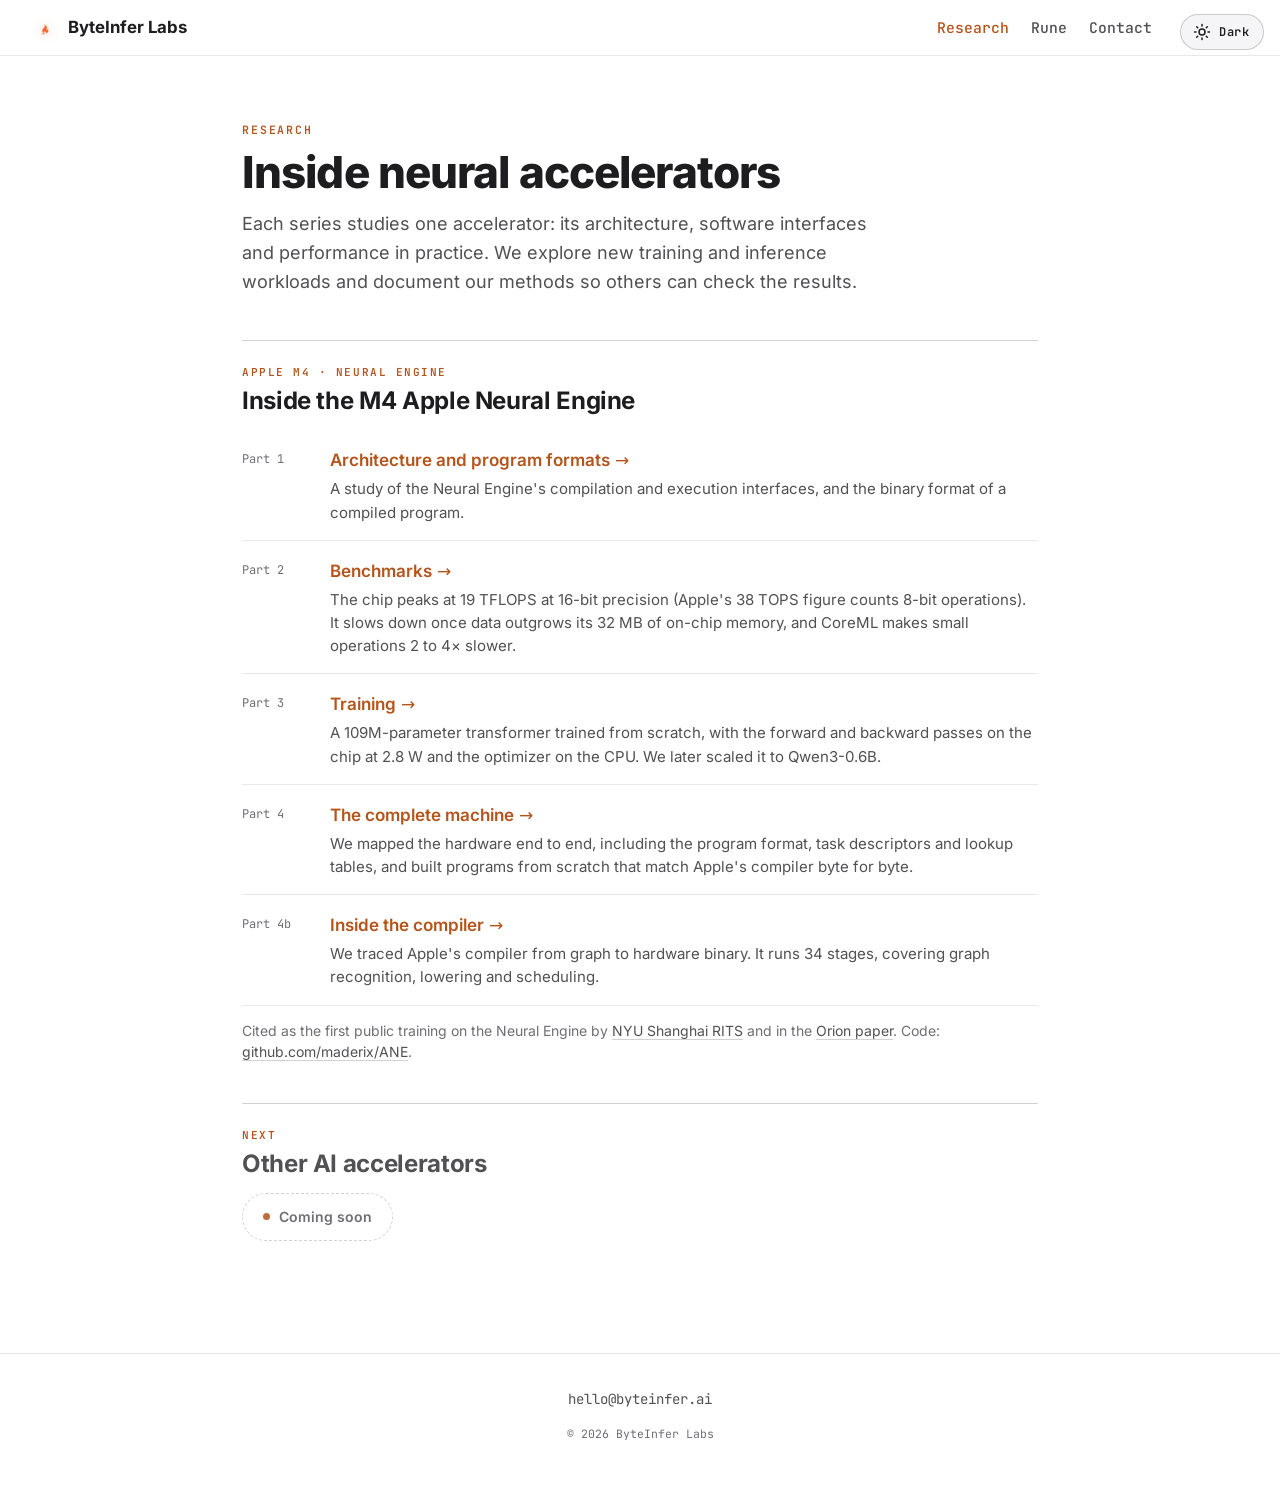
==== commit 3978d2f8: "Optimize research page logo and font loading" ====
--- a/research/index.html
+++ b/research/index.html
@@ -6,11 +6,29 @@
     <title>Research | ByteInfer Labs</title>
     <meta name="description" content="ByteInfer Labs research: long-form write-ups on how neural accelerators work inside, one chip per series.">
     <script>try{var t=localStorage.getItem('byteinfer-theme');if(!t&&matchMedia('(prefers-color-scheme: dark)').matches)t='dark';if(t==='dark')document.documentElement.setAttribute('data-theme','dark');}catch(e){}</script>
-    <link rel="preconnect" href="https://fonts.googleapis.com">
-    <link rel="preconnect" href="https://fonts.gstatic.com" crossorigin>
-    <link href="https://fonts.googleapis.com/css2?family=JetBrains+Mono:wght@300;400;500;600&family=Inter:wght@300;400;500;600;700;800&family=Space+Grotesk:wght@400;500;600;700&display=swap" rel="stylesheet">
+    <link rel="preload" href="../assets/fonts/inter-latin-v20.woff2" as="font" type="font/woff2" crossorigin>
+    <link rel="preload" href="../assets/fonts/jetbrains-mono-latin-v24.woff2" as="font" type="font/woff2" crossorigin>
     <link rel="icon" type="image/svg+xml" href="../rune/brand/rune-favicon.svg">
     <link rel="stylesheet" href="../styles.css">
+    <style>
+        /* Keep the existing typography without a third-party CSS/font request chain. */
+        @font-face {
+            font-family: "Inter";
+            font-style: normal;
+            font-weight: 400 800;
+            font-display: swap;
+            src: url("../assets/fonts/inter-latin-v20.woff2") format("woff2");
+        }
+        @font-face {
+            font-family: "JetBrains Mono";
+            font-style: normal;
+            font-weight: 400 600;
+            font-display: swap;
+            src: url("../assets/fonts/jetbrains-mono-latin-v24.woff2") format("woff2");
+        }
+        /* Small labels and citations need sufficient contrast on white. */
+        html:not([data-theme="dark"]) { --ink-3: #6E6E73; }
+    </style>
 </head>
 <body>
     <button id="theme-toggle" type="button" aria-label="Toggle color theme" title="Toggle light / dark">
@@ -21,7 +39,7 @@
 
     <nav class="topnav">
         <a href="../index.html" class="topnav-brand" aria-label="ByteInfer Labs home">
-            <img src="../flame-transparent.png" alt="" class="topnav-flame">
+            <img src="../assets/flame-nav-128.png" width="128" height="75" alt="" class="topnav-flame">
             <span class="brand-txt">ByteInfer Labs</span>
         </a>
         <div class="topnav-links">
@@ -70,6 +88,6 @@
         </div>
     </footer>
 
-    <script src="../script.js"></script>
+    <script src="../script.js" defer></script>
 </body>
 </html>
